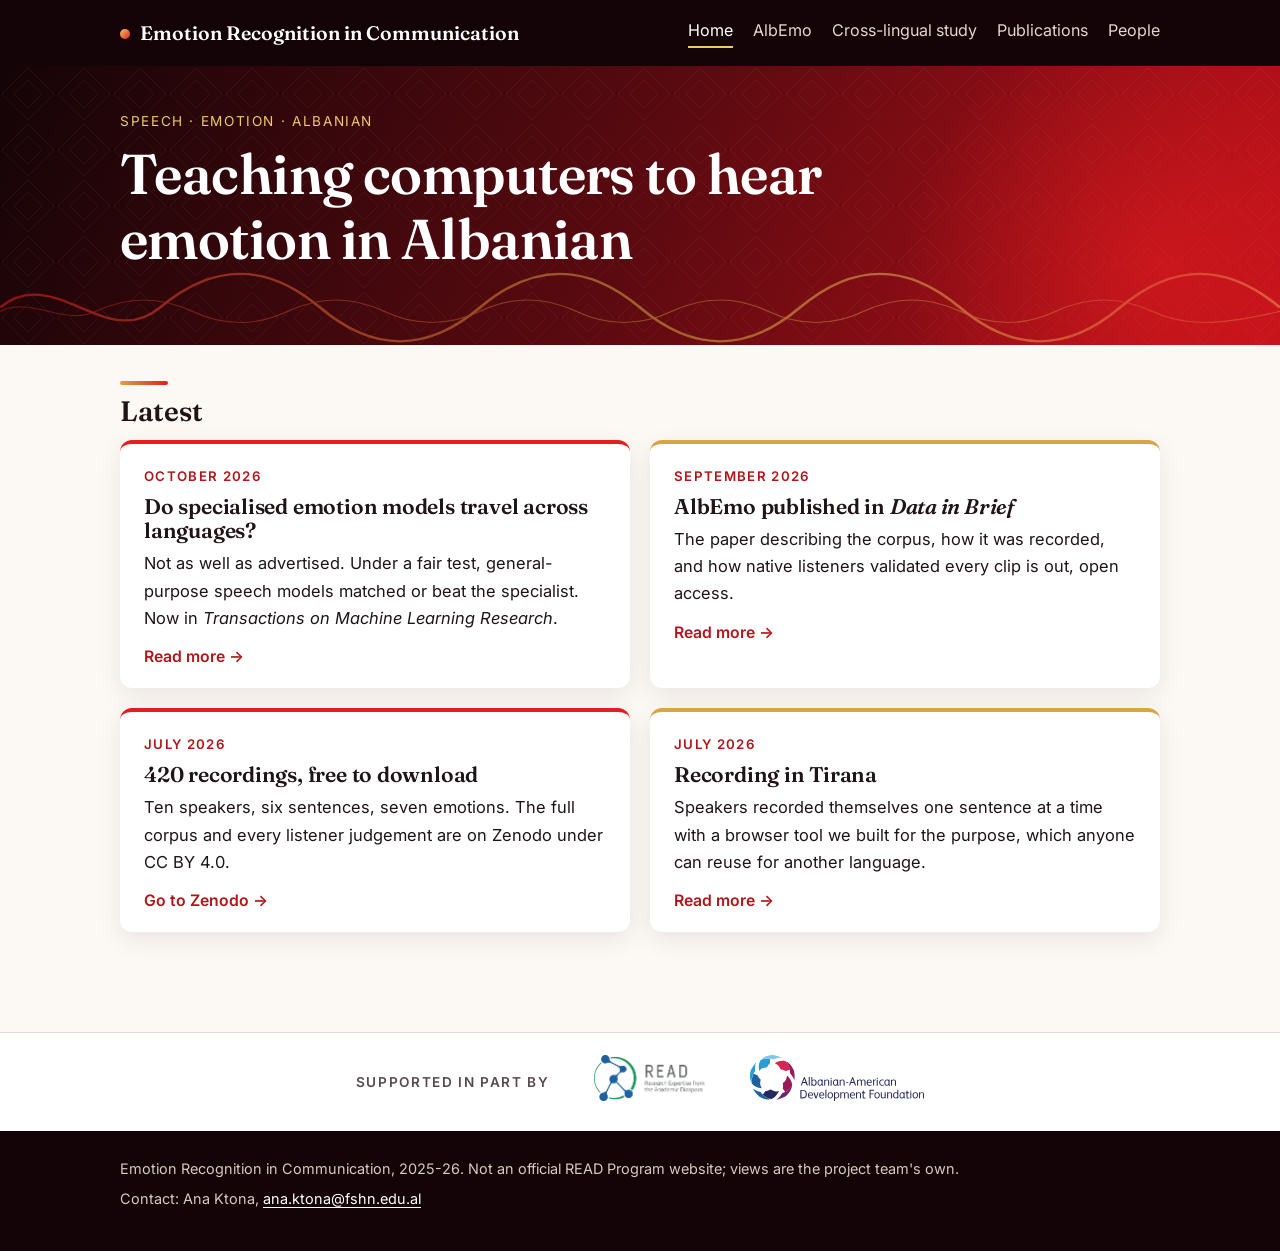
==== index.html @ 48b729e6 "Initial public release" ====
<!DOCTYPE html>
<html lang="en">
<head>
<meta charset="utf-8">
<meta name="viewport" content="width=device-width, initial-scale=1">
<title>Emotion Recognition in Communication</title>
<meta name="description" content="Teaching computers to hear emotion in Albanian: the first Albanian emotional speech corpus, and a study of which speech models work across languages.">
<link rel="icon" href="data:image/svg+xml,%3Csvg xmlns='http://www.w3.org/2000/svg' viewBox='0 0 32 32'%3E%3Cdefs%3E%3ClinearGradient id='g' x1='0' x2='1' y1='0' y2='1'%3E%3Cstop offset='0' stop-color='%23e41e20'/%3E%3Cstop offset='1' stop-color='%23d9a441'/%3E%3C/linearGradient%3E%3C/defs%3E%3Ccircle cx='16' cy='16' r='14' fill='url(%23g)'/%3E%3C/svg%3E">
<link rel="preconnect" href="https://fonts.googleapis.com">
<link rel="preconnect" href="https://fonts.gstatic.com" crossorigin>
<link href="https://fonts.googleapis.com/css2?family=Fraunces:opsz,wght@9..144,600;9..144,700&family=Inter:wght@400;600&display=swap" rel="stylesheet">
<link rel="stylesheet" href="css/style.css">
</head>
<body>
<a class="skip" href="#main">Skip to content</a>
<header class="site-header">
  <div class="inner">
    <a class="site-title" href="index.html">Emotion Recognition in Communication</a>
    <nav class="site-nav" aria-label="Main">
      <ul>
        <li><a href="index.html" aria-current="page">Home</a></li>
        <li><a href="albemo.html">AlbEmo</a></li>
        <li><a href="study.html">Cross-lingual study</a></li>
        <li><a href="publications.html">Publications</a></li>
        <li><a href="team.html">People</a></li>
      </ul>
    </nav>
  </div>
</header>

<section class="hero">
  <div class="inner">
    <span class="eyebrow">Speech &middot; Emotion &middot; Albanian</span>
    <h1>Teaching computers to hear emotion in Albanian</h1>
  </div>
  <svg class="wave" viewBox="0 0 1200 120" preserveAspectRatio="none" aria-hidden="true">
    <defs>
      <linearGradient id="wg" x1="0" x2="1">
        <stop offset="0" stop-color="#e41e20"/><stop offset="0.5" stop-color="#d9a441"/><stop offset="1" stop-color="#f0c96b"/>
      </linearGradient>
    </defs>
    <path d="M0,70 C50,10 100,130 150,70 S250,10 300,70 S400,130 450,70 S550,10 600,70 S700,130 750,70 S850,10 900,70 S1000,130 1050,70 S1150,10 1200,70" fill="none" stroke="url(#wg)" stroke-width="3"/>
    <path d="M0,75 C30,55 60,95 90,75 S150,55 180,75 S240,95 270,75 S330,55 360,75 S420,95 450,75 S510,55 540,75 S600,95 630,75 S690,55 720,75 S780,95 810,75 S870,55 900,75 S960,95 990,75 S1050,55 1080,75 S1140,95 1200,75" fill="none" stroke="url(#wg)" stroke-width="1.5" opacity="0.7"/>
  </svg>
</section>

<main id="main" class="wide">
<h2>Latest</h2>
<div class="posts">
  <article class="post">
    <span class="date">October 2026</span>
    <h3><a href="study.html">Do specialised emotion models travel across languages?</a></h3>
    <p>Not as well as advertised. Under a fair test, general-purpose speech models matched or beat the specialist. Now in <em>Transactions on Machine Learning Research</em>.</p>
    <a class="more" href="study.html">Read more</a>
  </article>
  <article class="post">
    <span class="date">September 2026</span>
    <h3><a href="albemo.html">AlbEmo published in <em>Data in Brief</em></a></h3>
    <p>The paper describing the corpus, how it was recorded, and how native listeners validated every clip is out, open access.</p>
    <a class="more" href="albemo.html">Read more</a>
  </article>
  <article class="post">
    <span class="date">July 2026</span>
    <h3><a href="https://doi.org/10.5281/zenodo.21638085">420 recordings, free to download</a></h3>
    <p>Ten speakers, six sentences, seven emotions. The full corpus and every listener judgement are on Zenodo under CC BY 4.0.</p>
    <a class="more" href="https://doi.org/10.5281/zenodo.21638085">Go to Zenodo</a>
  </article>
  <article class="post">
    <span class="date">July 2026</span>
    <h3><a href="albemo.html#recorded">Recording in Tirana</a></h3>
    <p>Speakers recorded themselves one sentence at a time with a browser tool we built for the purpose, which anyone can reuse for another language.</p>
    <a class="more" href="albemo.html#recorded">Read more</a>
  </article>
</div>

</main>

<section class="support" aria-label="Supported by">
  <div class="inner">
    <span class="label">Supported in part by</span>
    <a href="https://www.iie.org/programs/research-expertise-from-the-academic-diaspora/"><img src="images/read.png" alt="READ, Research Expertise from the Academic Diaspora"></a>
    <a href="https://www.aadf.org/"><img src="images/aadf.svg" alt="Albanian-American Development Foundation"></a>
  </div>
</section>

<footer class="site-footer">
  <div class="inner">
    <p>Emotion Recognition in Communication, 2025-26. Not an official READ Program website; views are the project team's own.</p>
    <p>Contact: Ana Ktona, <a href="mailto:ana.ktona@fshn.edu.al">ana.ktona@fshn.edu.al</a></p>
  </div>
</footer>
</body>
</html>
---- css/style.css ----
/* Emotion Recognition in Communication: project site stylesheet.
   Static, no build step. Palette drawn from the spectrogram figures
   (deep indigo, magenta, ember orange) on a warm white page. */

/* Palette: Albanian red and near-black, with gold and cream from folk textiles. */
:root {
  --ink: #1f1416;
  --ink-soft: #5a4a4d;
  --paper: #fcf8f3;
  --paper-soft: #f4ece4;
  --rule: #e6d9cf;
  --plum: #b3161a;        /* links: darkened flag red, accessible on cream */
  --plum-dark: #8c1114;
  --magenta: #e41e20;     /* Albanian flag red */
  --ember: #d9a441;       /* gold */
  --gold: #f0c96b;
  --night-1: #140407;
  --night-2: #5a0a10;
  --night-3: #c0101a;
  --max: 800px;
  --wide: 1080px;
}

* { box-sizing: border-box; }

html { font-size: 17px; -webkit-text-size-adjust: 100%; scroll-behavior: smooth; }

body {
  min-height: 100vh;
  display: flex;
  flex-direction: column;
  margin: 0;
  background: var(--paper);
  color: var(--ink);
  font-family: "Inter", -apple-system, BlinkMacSystemFont, "Segoe UI", Roboto, Arial, sans-serif;
  line-height: 1.65;
}

h1, h2, h3, .display {
  font-family: "Fraunces", Georgia, "Times New Roman", serif;
  font-weight: 600;
  letter-spacing: -0.01em;
  line-height: 1.15;
}

a { color: var(--plum); text-decoration-thickness: 1px; text-underline-offset: 3px; }
a:hover, a:focus { color: var(--plum-dark); }

/* Header and navigation */

.site-header {
  background: var(--night-1);
  color: #fff;
}
.site-header .inner {
  max-width: var(--wide);
  margin: 0 auto;
  padding: 16px 20px;
  display: flex;
  flex-wrap: wrap;
  align-items: center;
  justify-content: space-between;
  gap: 8px 24px;
}
.site-title {
  font-family: "Fraunces", Georgia, serif;
  font-weight: 600;
  font-size: 1.15rem;
  color: #fff;
  text-decoration: none;
}
.site-title::before {
  content: "";
  display: inline-block;
  width: 10px; height: 10px;
  border-radius: 50%;
  margin-right: 10px;
  background: linear-gradient(135deg, var(--gold), var(--magenta));
  vertical-align: 1px;
}
.site-nav ul { list-style: none; margin: 0; padding: 0; display: flex; flex-wrap: wrap; gap: 4px 20px; }
.site-nav a {
  text-decoration: none;
  color: #e6d5d0;
  font-size: 0.95rem;
  padding: 6px 0;
  border-bottom: 2px solid transparent;
}
.site-nav a:hover, .site-nav a:focus { color: #fff; }
.site-nav a[aria-current="page"] { color: #fff; border-bottom-color: var(--gold); }

/* Hero bands */

.hero {
  position: relative;
  overflow: hidden;
  color: #fff;
  background: linear-gradient(115deg, var(--night-1) 0%, var(--night-2) 50%, var(--night-3) 100%);
}
.hero::after {
  /* red glow, bottom right */
  content: "";
  position: absolute;
  right: -140px; bottom: -180px;
  width: 520px; height: 520px;
  border-radius: 50%;
  background: radial-gradient(circle, rgba(228,30,32,0.55) 0%, rgba(228,30,32,0) 70%);
  pointer-events: none;
}
.hero::before {
  /* faint kilim-style diamond lattice */
  content: "";
  position: absolute; inset: 0;
  background-image: url("data:image/svg+xml,%3Csvg xmlns='http://www.w3.org/2000/svg' width='56' height='56' viewBox='0 0 56 56'%3E%3Cg fill='none' stroke='%23ffffff' stroke-width='1'%3E%3Cpath d='M28 2 L54 28 L28 54 L2 28 Z'/%3E%3Cpath d='M28 14 L42 28 L28 42 L14 28 Z'/%3E%3C/g%3E%3C/svg%3E");
  background-size: 56px 56px;
  opacity: 0.05;
  pointer-events: none;
}
.hero .wave {
  position: absolute;
  left: 0; right: 0; bottom: 0;
  width: 100%; height: 90px;
  opacity: 0.55;
  pointer-events: none;
}
.hero .inner {
  position: relative;
  z-index: 1;
  max-width: var(--wide);
  margin: 0 auto;
  padding: 40px 20px 64px;
}
.hero h1 {
  color: #fff;
  position: relative;
  z-index: 2;
  font-size: clamp(2.1rem, 4.6vw, 3.3rem);
  margin: 0 0 10px;
  max-width: 24ch;
}
.hero .lede {
  font-size: clamp(1.05rem, 2vw, 1.3rem);
  color: #f1e3dc;
  max-width: 58ch;
  margin: 0 0 22px;
}
.hero .eyebrow {
  display: inline-block;
  font-size: 0.8rem;
  letter-spacing: 0.12em;
  text-transform: uppercase;
  color: var(--gold);
  margin-bottom: 10px;
}
.hero .actions { margin-top: 26px; }
.hero.small .inner { padding: 30px 20px 52px; }
@media (max-width: 640px) {
  .hero .inner { padding-bottom: 96px; }
  .hero.small .inner { padding-bottom: 84px; }
  .hero .wave { height: 80px; }
}
.hero.small h1 { font-size: clamp(1.9rem, 4vw, 2.8rem); max-width: 20ch; }
.hero.small .lede { margin-bottom: 0; }

.btn {
  display: inline-block;
  padding: 11px 20px;
  border-radius: 999px;
  font-weight: 600;
  text-decoration: none;
  margin: 0 12px 12px 0;
  transition: transform 0.15s ease, box-shadow 0.15s ease;
}
.btn.primary {
  background: var(--magenta);
  color: #fff;
  box-shadow: 0 6px 18px rgba(228,30,32,0.4);
}
.btn.ghost { color: #fff; border: 1.5px solid rgba(240,201,107,0.7); }
.btn:hover, .btn:focus { transform: translateY(-2px); color: #fff; }
.btn.primary:hover { box-shadow: 0 10px 24px rgba(228,30,32,0.5); }

/* Page body */

main {
  max-width: var(--max);
  margin: 0 auto;
  padding: 36px 20px 64px;
}
main.wide { max-width: var(--wide); }

h2 {
  font-size: 1.65rem;
  margin: 48px 0 12px;
  position: relative;
  padding-top: 14px;
}
h2::before {
  content: "";
  position: absolute;
  top: 0; left: 0;
  width: 48px; height: 4px;
  border-radius: 2px;
  background: linear-gradient(90deg, var(--ember), var(--magenta));
}
h3 { font-size: 1.15rem; margin: 26px 0 6px; }

p { margin: 0 0 16px; }
ul, ol { margin: 0 0 16px; padding-left: 1.3em; }
li { margin-bottom: 6px; }

.intro { font-size: 1.12rem; color: var(--ink-soft); }

figure { margin: 28px 0; }
figure img {
  width: 100%; height: auto; display: block;
  border-radius: 10px;
  background: #fff;
  box-shadow: 0 10px 30px rgba(26,18,48,0.12);
}
figure.narrow img { max-width: 500px; margin: 0 auto; }
figure.narrow figcaption { max-width: 500px; margin-left: auto; margin-right: auto; }
figcaption { font-size: 0.9rem; color: var(--ink-soft); margin-top: 10px; line-height: 1.45; }

table { border-collapse: collapse; width: 100%; margin: 12px 0 24px; font-size: 0.95rem; }
th, td { text-align: left; padding: 9px 12px; border-bottom: 1px solid var(--rule); vertical-align: top; }
th { font-weight: 600; background: var(--paper-soft); }
.table-wrap { overflow-x: auto; }

code { font-family: ui-monospace, SFMono-Regular, Menlo, Consolas, monospace; font-size: 0.92em; background: var(--paper-soft); padding: 1px 5px; border-radius: 3px; }
pre { background: var(--night-1); color: #f5ece6; padding: 14px 16px; border-radius: 8px; overflow-x: auto; font-size: 0.85rem; line-height: 1.45; }
pre code { background: none; padding: 0; color: inherit; }

/* Callouts and cards */

.callout {
  background: var(--paper-soft);
  border-left: 4px solid var(--magenta);
  padding: 16px 20px;
  margin: 26px 0;
  border-radius: 0 10px 10px 0;
}
.callout p:last-child { margin-bottom: 0; }
.callout.key {
  background: #fff;
  color: var(--ink);
  border: none;
  border-left: 4px solid var(--magenta);
  border-radius: 0 10px 10px 0;
  box-shadow: 0 6px 18px rgba(26,18,48,0.06);
  padding: 22px 26px;
  font-size: 1.08rem;
}
.callout.key strong { color: var(--magenta); }

.cards { display: grid; grid-template-columns: 1fr; gap: 20px; margin: 4px 0 8px; }
@media (min-width: 640px) { .cards { grid-template-columns: 1fr 1fr; } }
.card {
  position: relative;
  border-radius: 12px;
  padding: 24px 24px 20px;
  background: #fff;
  box-shadow: 0 8px 26px rgba(26,18,48,0.08);
  border-top: 5px solid var(--ember);
  transition: transform 0.18s ease, box-shadow 0.18s ease;
}
.card:nth-child(2) { border-top-color: var(--magenta); }
.card:hover { transform: translateY(-4px); box-shadow: 0 16px 36px rgba(26,18,48,0.14); }
.card h2 { margin: 0 0 8px; padding-top: 0; font-size: 1.35rem; }
.card h2::before { display: none; }
.card p { margin-bottom: 12px; }
.card .more { font-weight: 600; text-decoration: none; }
.card .more::after { content: " \2192"; }

/* News posts (home page) */
main.wide > h2 { max-width: var(--wide); }
.posts { display: grid; grid-template-columns: 1fr; gap: 20px; margin: 8px 0 36px; }
@media (min-width: 640px) { .posts { grid-template-columns: 1fr 1fr; } }
.post {
  background: #fff;
  border-radius: 12px;
  padding: 22px 24px 18px;
  box-shadow: 0 8px 26px rgba(26,18,48,0.08);
  border-top: 4px solid var(--magenta);
  transition: transform 0.18s ease, box-shadow 0.18s ease;
}
.post:nth-child(2n) { border-top-color: var(--ember); }
.post:hover { transform: translateY(-3px); box-shadow: 0 14px 32px rgba(26,18,48,0.13); }
.post .date { display: block; font-size: 0.78rem; letter-spacing: 0.1em; text-transform: uppercase; color: var(--plum); font-weight: 600; margin-bottom: 6px; }
.post h3 { margin: 0 0 8px; font-size: 1.25rem; }
.post h3 a { color: var(--ink); text-decoration: none; }
.post h3 a:hover { color: var(--plum); }
.post p { margin-bottom: 10px; font-size: 0.97rem; }
.post .more { font-weight: 600; text-decoration: none; font-size: 0.93rem; }
.post .more::after { content: " \2192"; }
figure.feature { max-width: var(--max); margin: 8px auto 0; }

/* Overlapping card row under a hero */
.lift { margin-top: -48px; position: relative; z-index: 2; }

.facts { display: grid; grid-template-columns: repeat(2, 1fr); gap: 14px; margin: 24px 0 32px; }
@media (min-width: 640px) { .facts { grid-template-columns: repeat(4, 1fr); } }
.fact {
  border-radius: 12px;
  padding: 18px 12px;
  text-align: center;
  color: #fff;
  background: linear-gradient(150deg, var(--night-2), var(--night-3));
  box-shadow: 0 8px 20px rgba(58,20,87,0.25);
}
.fact:nth-child(2) { background: linear-gradient(150deg, var(--night-3), var(--magenta)); }
.fact:nth-child(3) { background: linear-gradient(150deg, var(--magenta), #e8602a); }
.fact:nth-child(4) { background: linear-gradient(150deg, #e8602a, var(--ember)); }
.fact .n { display: block; font-family: "Fraunces", Georgia, serif; font-size: 2.1rem; font-weight: 600; line-height: 1.05; }
.fact .l { display: block; font-size: 0.85rem; opacity: 0.92; margin-top: 6px; }

/* Emotion chips */
.chips { display: flex; flex-wrap: wrap; gap: 10px; margin: 8px 0 24px; padding: 0; list-style: none; }
.chip {
  display: inline-flex; align-items: baseline; gap: 6px;
  padding: 7px 14px;
  border-radius: 999px;
  font-size: 0.95rem;
  font-weight: 600;
  color: #fff;
  background: var(--c, var(--night-2));
  box-shadow: 0 4px 12px rgba(26,18,48,0.15);
}
.chip small { font-weight: 400; opacity: 0.85; font-size: 0.85em; }

/* Numbered steps */
.steps { counter-reset: step; list-style: none; padding: 0; margin: 20px 0; }
.steps li {
  counter-increment: step;
  position: relative;
  padding-left: 56px;
  margin-bottom: 18px;
}
.steps li::before {
  content: counter(step);
  position: absolute; left: 0; top: 2px;
  width: 38px; height: 38px;
  border-radius: 50%;
  display: flex; align-items: center; justify-content: center;
  font-family: "Fraunces", Georgia, serif; font-weight: 600; font-size: 1.1rem;
  color: #fff;
  background: linear-gradient(135deg, var(--magenta), var(--ember));
}

/* Team */

.people { list-style: none; padding: 0; margin: 20px 0; display: grid; grid-template-columns: 1fr; gap: 22px; }
@media (min-width: 640px) { .people { grid-template-columns: 1fr 1fr; } }
.person {
  display: flex; gap: 18px; align-items: flex-start;
  background: #fff;
  border-radius: 12px;
  padding: 18px;
  box-shadow: 0 8px 24px rgba(26,18,48,0.08);
}
.person img, .person .no-photo {
  width: 104px; height: 130px; flex: 0 0 104px; object-fit: cover;
  border-radius: 10px; background: var(--paper-soft);
  box-shadow: 0 4px 12px rgba(26,18,48,0.18);
}
.person .no-photo { display: flex; align-items: center; justify-content: center; color: var(--ink-soft); font-size: 0.75rem; text-align: center; padding: 6px; }
.person h3 { margin: 0 0 2px; font-size: 1.15rem; }
.person .role { color: var(--ink-soft); font-size: 0.88rem; margin: 0 0 8px; line-height: 1.4; }
.person p { font-size: 0.95rem; margin-bottom: 6px; }
.person .link { font-size: 0.9rem; }

/* Funder block (home page) */

.funder {
  margin: 36px 0 8px;
  padding: 28px 30px;
  border-radius: 14px;
  background: #fff;
  box-shadow: 0 8px 26px rgba(26,18,48,0.08);
  text-align: center;
}
.funder .label {
  display: block;
  font-size: 0.8rem;
  letter-spacing: 0.12em;
  text-transform: uppercase;
  color: var(--plum);
  font-weight: 600;
  margin-bottom: 18px;
}
.funder .logos { display: flex; flex-wrap: wrap; justify-content: center; align-items: center; gap: 24px 56px; margin: 0 0 18px; }
.funder .logos img { height: 72px; width: auto; max-width: 100%; }
.funder p { font-size: 0.95rem; color: var(--ink-soft); margin: 0 auto; max-width: 60ch; }

/* Support strip (all pages, above the footer) */

.support {
  background: #fff;
  border-top: 1px solid var(--rule);
}
.support .inner {
  max-width: var(--wide);
  margin: 0 auto;
  padding: 22px 20px;
  display: flex;
  flex-wrap: wrap;
  align-items: center;
  justify-content: center;
  gap: 16px 44px;
}
.support .label { font-size: 0.8rem; letter-spacing: 0.12em; text-transform: uppercase; color: var(--ink-soft); font-weight: 600; }
.support img { height: 46px; width: auto; }

/* Timeline */

.timeline { list-style: none; padding: 0; margin: 22px 0 8px 6px; border-left: 3px solid var(--rule); }
.timeline li { position: relative; padding: 0 0 20px 26px; margin: 0; }
.timeline li::before {
  content: "";
  position: absolute; left: -10px; top: 5px;
  width: 17px; height: 17px; border-radius: 50%;
  background: linear-gradient(135deg, var(--ember), var(--magenta));
  border: 3px solid var(--paper);
  box-sizing: border-box;
}
.timeline .when { display: block; font-size: 0.78rem; letter-spacing: 0.1em; text-transform: uppercase; color: var(--plum); font-weight: 600; margin-bottom: 2px; }

/* Footer */

.site-footer {
  background: var(--night-1);
  color: #d8c9c4;
  font-size: 0.85rem;
}
.site-footer .inner { max-width: var(--wide); margin: 0 auto; padding: 26px 20px 34px; }
.site-footer p { margin: 0 0 6px; }
.site-footer a { color: #fff; }

/* Citations */

.cite {
  background: #fff;
  border-radius: 12px;
  padding: 18px 22px;
  margin: 0 0 20px;
  box-shadow: 0 8px 24px rgba(26,18,48,0.08);
  border-left: 5px solid var(--ember);
}
.cite:nth-of-type(2n) { border-left-color: var(--magenta); }
.cite p { margin-bottom: 8px; }
.cite .title { font-family: "Fraunces", Georgia, serif; font-weight: 600; font-size: 1.12rem; }
.cite details { margin-top: 6px; }
.cite summary { cursor: pointer; color: var(--plum); font-size: 0.92rem; }

.small { font-size: 0.9rem; color: var(--ink-soft); }

/* Skip link for keyboard users */
.skip { position: absolute; left: -999px; top: 0; background: var(--plum); color: #fff; padding: 8px 12px; z-index: 10; }
.skip:focus { left: 8px; top: 8px; }

@media (prefers-reduced-motion: reduce) {
  html { scroll-behavior: auto; }
  .card, .btn { transition: none; }
}

/* Sticky footer: main grows to fill short pages */
body > main { flex: 1 0 auto; width: 100%; }
/* Home: less space between hero and news */
main.wide > h2:first-child { margin-top: 0; }

/* Inner pages: quiet header, no red band (2026-10-28) */
.hero.small { background: var(--paper); color: var(--ink); border-bottom: 1px solid var(--rule); }
.hero.small::before, .hero.small::after, .hero.small .wave { display: none; }
.hero.small .inner { padding: 36px 20px 26px; max-width: var(--max); }
.hero.small h1 { color: var(--ink); }
.hero.small .eyebrow { color: var(--plum); }
.hero.small .lede { color: var(--ink-soft); }

/* AlbEmo stat tiles: one flat red */
.hero.small.wide .inner { max-width: var(--wide); }
.fact, .fact:nth-child(2), .fact:nth-child(3), .fact:nth-child(4) {
  background: #fff; color: var(--ink-soft);
  box-shadow: 0 6px 18px rgba(26,18,48,0.06);
  border-top: 3px solid var(--magenta);
}
.fact .n { color: var(--magenta); }
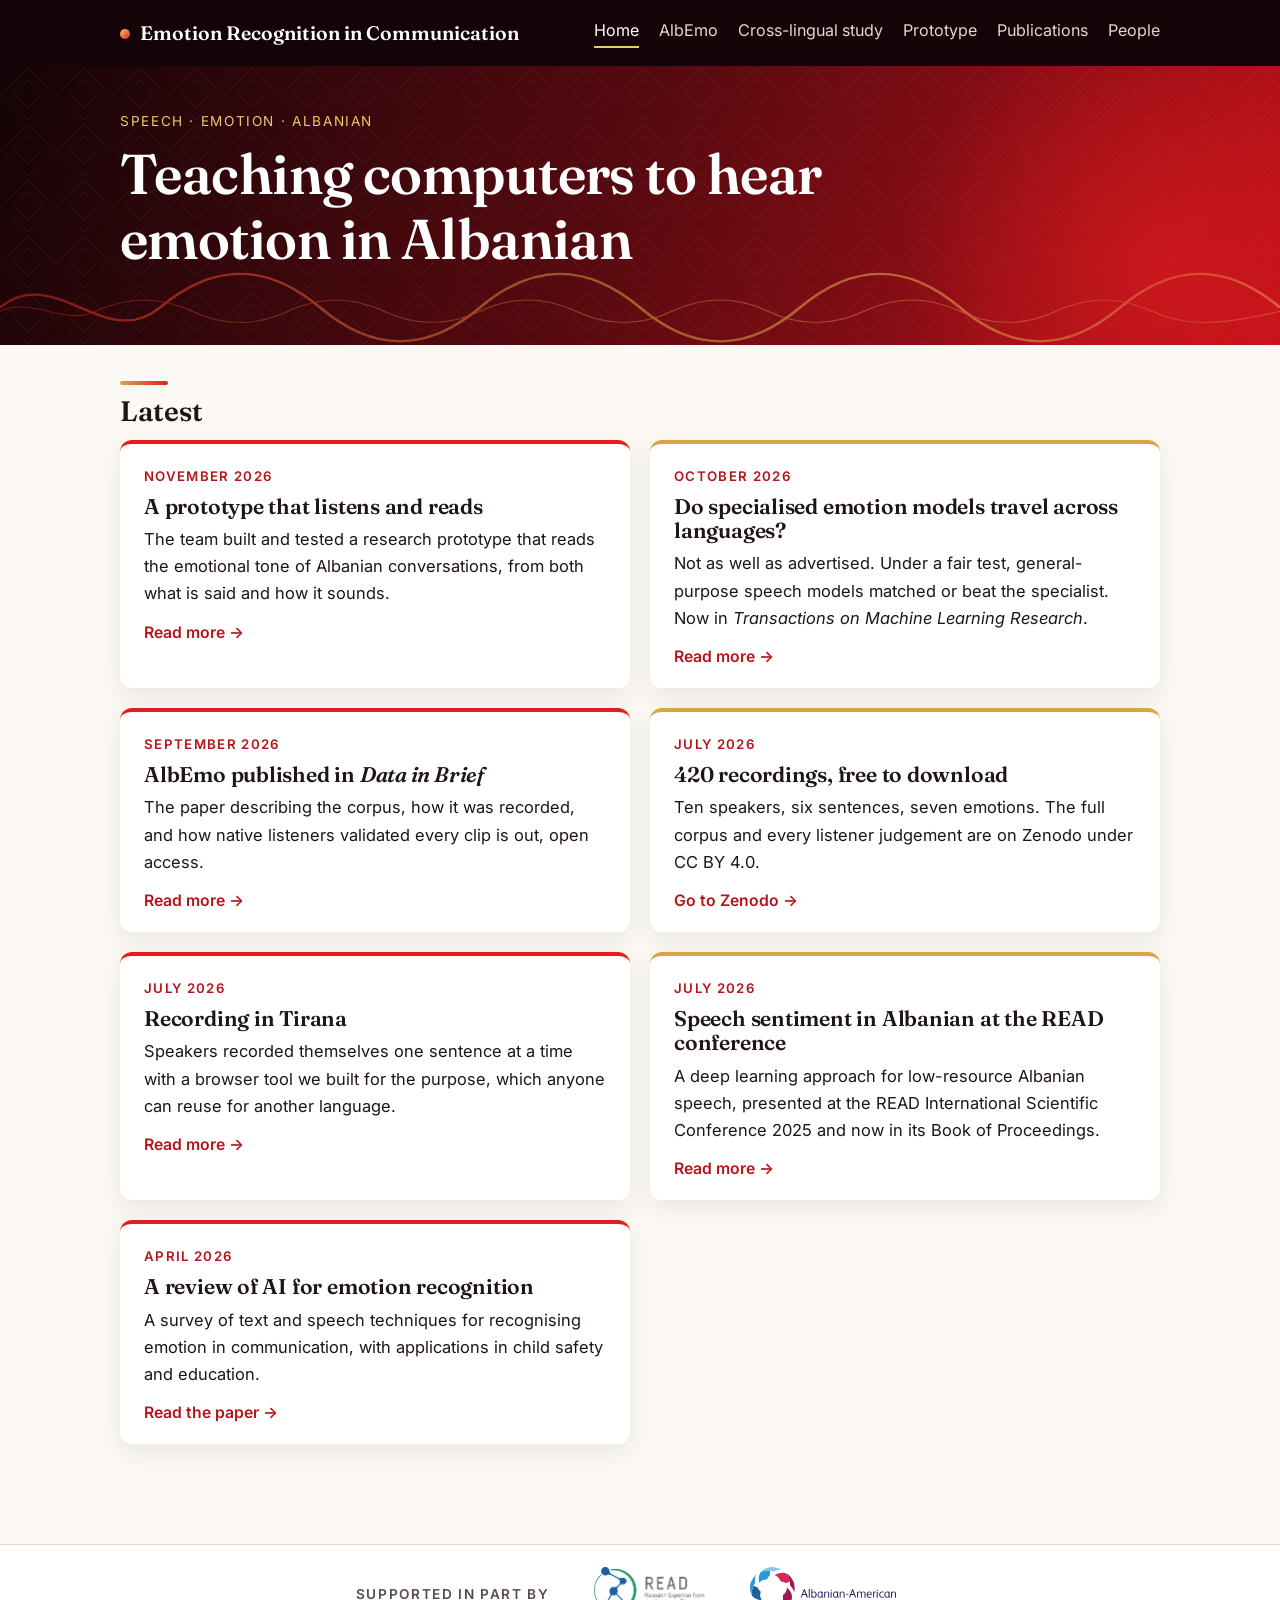
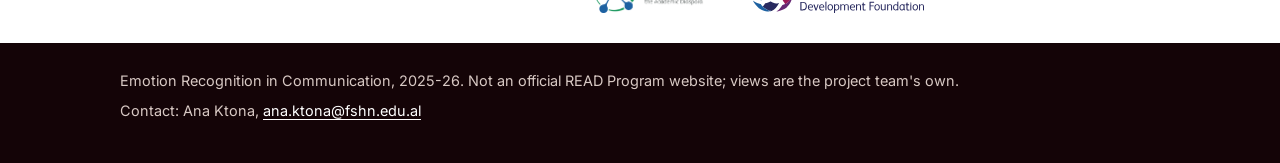
==== commit 01226a46: "Add prototype page, two papers, news posts; fix Endrit Xhina spelling" ====
--- a/index.html
+++ b/index.html
@@ -1,93 +1,112 @@
-<!DOCTYPE html>
-<html lang="en">
-<head>
-<meta charset="utf-8">
-<meta name="viewport" content="width=device-width, initial-scale=1">
-<title>Emotion Recognition in Communication</title>
-<meta name="description" content="Teaching computers to hear emotion in Albanian: the first Albanian emotional speech corpus, and a study of which speech models work across languages.">
-<link rel="icon" href="data:image/svg+xml,%3Csvg xmlns='http://www.w3.org/2000/svg' viewBox='0 0 32 32'%3E%3Cdefs%3E%3ClinearGradient id='g' x1='0' x2='1' y1='0' y2='1'%3E%3Cstop offset='0' stop-color='%23e41e20'/%3E%3Cstop offset='1' stop-color='%23d9a441'/%3E%3C/linearGradient%3E%3C/defs%3E%3Ccircle cx='16' cy='16' r='14' fill='url(%23g)'/%3E%3C/svg%3E">
-<link rel="preconnect" href="https://fonts.googleapis.com">
-<link rel="preconnect" href="https://fonts.gstatic.com" crossorigin>
-<link href="https://fonts.googleapis.com/css2?family=Fraunces:opsz,wght@9..144,600;9..144,700&family=Inter:wght@400;600&display=swap" rel="stylesheet">
-<link rel="stylesheet" href="css/style.css">
-</head>
-<body>
-<a class="skip" href="#main">Skip to content</a>
-<header class="site-header">
-  <div class="inner">
-    <a class="site-title" href="index.html">Emotion Recognition in Communication</a>
-    <nav class="site-nav" aria-label="Main">
-      <ul>
-        <li><a href="index.html" aria-current="page">Home</a></li>
-        <li><a href="albemo.html">AlbEmo</a></li>
-        <li><a href="study.html">Cross-lingual study</a></li>
-        <li><a href="publications.html">Publications</a></li>
-        <li><a href="team.html">People</a></li>
-      </ul>
-    </nav>
-  </div>
-</header>
-
-<section class="hero">
-  <div class="inner">
-    <span class="eyebrow">Speech &middot; Emotion &middot; Albanian</span>
-    <h1>Teaching computers to hear emotion in Albanian</h1>
-  </div>
-  <svg class="wave" viewBox="0 0 1200 120" preserveAspectRatio="none" aria-hidden="true">
-    <defs>
-      <linearGradient id="wg" x1="0" x2="1">
-        <stop offset="0" stop-color="#e41e20"/><stop offset="0.5" stop-color="#d9a441"/><stop offset="1" stop-color="#f0c96b"/>
-      </linearGradient>
-    </defs>
-    <path d="M0,70 C50,10 100,130 150,70 S250,10 300,70 S400,130 450,70 S550,10 600,70 S700,130 750,70 S850,10 900,70 S1000,130 1050,70 S1150,10 1200,70" fill="none" stroke="url(#wg)" stroke-width="3"/>
-    <path d="M0,75 C30,55 60,95 90,75 S150,55 180,75 S240,95 270,75 S330,55 360,75 S420,95 450,75 S510,55 540,75 S600,95 630,75 S690,55 720,75 S780,95 810,75 S870,55 900,75 S960,95 990,75 S1050,55 1080,75 S1140,95 1200,75" fill="none" stroke="url(#wg)" stroke-width="1.5" opacity="0.7"/>
-  </svg>
-</section>
-
-<main id="main" class="wide">
-<h2>Latest</h2>
-<div class="posts">
-  <article class="post">
-    <span class="date">October 2026</span>
-    <h3><a href="study.html">Do specialised emotion models travel across languages?</a></h3>
-    <p>Not as well as advertised. Under a fair test, general-purpose speech models matched or beat the specialist. Now in <em>Transactions on Machine Learning Research</em>.</p>
-    <a class="more" href="study.html">Read more</a>
-  </article>
-  <article class="post">
-    <span class="date">September 2026</span>
-    <h3><a href="albemo.html">AlbEmo published in <em>Data in Brief</em></a></h3>
-    <p>The paper describing the corpus, how it was recorded, and how native listeners validated every clip is out, open access.</p>
-    <a class="more" href="albemo.html">Read more</a>
-  </article>
-  <article class="post">
-    <span class="date">July 2026</span>
-    <h3><a href="https://doi.org/10.5281/zenodo.21638085">420 recordings, free to download</a></h3>
-    <p>Ten speakers, six sentences, seven emotions. The full corpus and every listener judgement are on Zenodo under CC BY 4.0.</p>
-    <a class="more" href="https://doi.org/10.5281/zenodo.21638085">Go to Zenodo</a>
-  </article>
-  <article class="post">
-    <span class="date">July 2026</span>
-    <h3><a href="albemo.html#recorded">Recording in Tirana</a></h3>
-    <p>Speakers recorded themselves one sentence at a time with a browser tool we built for the purpose, which anyone can reuse for another language.</p>
-    <a class="more" href="albemo.html#recorded">Read more</a>
-  </article>
-</div>
-
-</main>
-
-<section class="support" aria-label="Supported by">
-  <div class="inner">
-    <span class="label">Supported in part by</span>
-    <a href="https://www.iie.org/programs/research-expertise-from-the-academic-diaspora/"><img src="images/read.png" alt="READ, Research Expertise from the Academic Diaspora"></a>
-    <a href="https://www.aadf.org/"><img src="images/aadf.svg" alt="Albanian-American Development Foundation"></a>
-  </div>
-</section>
-
-<footer class="site-footer">
-  <div class="inner">
-    <p>Emotion Recognition in Communication, 2025-26. Not an official READ Program website; views are the project team's own.</p>
-    <p>Contact: Ana Ktona, <a href="mailto:ana.ktona@fshn.edu.al">ana.ktona@fshn.edu.al</a></p>
-  </div>
-</footer>
-</body>
-</html>
+<!DOCTYPE html>
+<html lang="en">
+<head>
+<meta charset="utf-8">
+<meta name="viewport" content="width=device-width, initial-scale=1">
+<title>Emotion Recognition in Communication</title>
+<meta name="description" content="Teaching computers to hear emotion in Albanian: the first Albanian emotional speech corpus, and a study of which speech models work across languages.">
+<link rel="icon" href="data:image/svg+xml,%3Csvg xmlns='http://www.w3.org/2000/svg' viewBox='0 0 32 32'%3E%3Cdefs%3E%3ClinearGradient id='g' x1='0' x2='1' y1='0' y2='1'%3E%3Cstop offset='0' stop-color='%23e41e20'/%3E%3Cstop offset='1' stop-color='%23d9a441'/%3E%3C/linearGradient%3E%3C/defs%3E%3Ccircle cx='16' cy='16' r='14' fill='url(%23g)'/%3E%3C/svg%3E">
+<link rel="preconnect" href="https://fonts.googleapis.com">
+<link rel="preconnect" href="https://fonts.gstatic.com" crossorigin>
+<link href="https://fonts.googleapis.com/css2?family=Fraunces:opsz,wght@9..144,600;9..144,700&family=Inter:wght@400;600&display=swap" rel="stylesheet">
+<link rel="stylesheet" href="css/style.css">
+</head>
+<body>
+<a class="skip" href="#main">Skip to content</a>
+<header class="site-header">
+  <div class="inner">
+    <a class="site-title" href="index.html">Emotion Recognition in Communication</a>
+    <nav class="site-nav" aria-label="Main">
+      <ul>
+        <li><a href="index.html" aria-current="page">Home</a></li>
+        <li><a href="albemo.html">AlbEmo</a></li>
+        <li><a href="study.html">Cross-lingual study</a></li>
+        <li><a href="prototype.html">Prototype</a></li>
+        <li><a href="publications.html">Publications</a></li>
+        <li><a href="team.html">People</a></li>
+      </ul>
+    </nav>
+  </div>
+</header>
+
+<section class="hero">
+  <div class="inner">
+    <span class="eyebrow">Speech &middot; Emotion &middot; Albanian</span>
+    <h1>Teaching computers to hear emotion in Albanian</h1>
+  </div>
+  <svg class="wave" viewBox="0 0 1200 120" preserveAspectRatio="none" aria-hidden="true">
+    <defs>
+      <linearGradient id="wg" x1="0" x2="1">
+        <stop offset="0" stop-color="#e41e20"/><stop offset="0.5" stop-color="#d9a441"/><stop offset="1" stop-color="#f0c96b"/>
+      </linearGradient>
+    </defs>
+    <path d="M0,70 C50,10 100,130 150,70 S250,10 300,70 S400,130 450,70 S550,10 600,70 S700,130 750,70 S850,10 900,70 S1000,130 1050,70 S1150,10 1200,70" fill="none" stroke="url(#wg)" stroke-width="3"/>
+    <path d="M0,75 C30,55 60,95 90,75 S150,55 180,75 S240,95 270,75 S330,55 360,75 S420,95 450,75 S510,55 540,75 S600,95 630,75 S690,55 720,75 S780,95 810,75 S870,55 900,75 S960,95 990,75 S1050,55 1080,75 S1140,95 1200,75" fill="none" stroke="url(#wg)" stroke-width="1.5" opacity="0.7"/>
+  </svg>
+</section>
+
+<main id="main" class="wide">
+<h2>Latest</h2>
+<div class="posts">
+  <article class="post">
+    <span class="date">November 2026</span>
+    <h3><a href="prototype.html">A prototype that listens and reads</a></h3>
+    <p>The team built and tested a research prototype that reads the emotional tone of Albanian conversations, from both what is said and how it sounds.</p>
+    <a class="more" href="prototype.html">Read more</a>
+  </article>
+  <article class="post">
+    <span class="date">October 2026</span>
+    <h3><a href="study.html">Do specialised emotion models travel across languages?</a></h3>
+    <p>Not as well as advertised. Under a fair test, general-purpose speech models matched or beat the specialist. Now in <em>Transactions on Machine Learning Research</em>.</p>
+    <a class="more" href="study.html">Read more</a>
+  </article>
+  <article class="post">
+    <span class="date">September 2026</span>
+    <h3><a href="albemo.html">AlbEmo published in <em>Data in Brief</em></a></h3>
+    <p>The paper describing the corpus, how it was recorded, and how native listeners validated every clip is out, open access.</p>
+    <a class="more" href="albemo.html">Read more</a>
+  </article>
+  <article class="post">
+    <span class="date">July 2026</span>
+    <h3><a href="https://doi.org/10.5281/zenodo.21638085">420 recordings, free to download</a></h3>
+    <p>Ten speakers, six sentences, seven emotions. The full corpus and every listener judgement are on Zenodo under CC BY 4.0.</p>
+    <a class="more" href="https://doi.org/10.5281/zenodo.21638085">Go to Zenodo</a>
+  </article>
+  <article class="post">
+    <span class="date">July 2026</span>
+    <h3><a href="albemo.html#recorded">Recording in Tirana</a></h3>
+    <p>Speakers recorded themselves one sentence at a time with a browser tool we built for the purpose, which anyone can reuse for another language.</p>
+    <a class="more" href="albemo.html#recorded">Read more</a>
+  </article>
+  <article class="post">
+    <span class="date">July 2026</span>
+    <h3><a href="publications.html#read-conference">Speech sentiment in Albanian at the READ conference</a></h3>
+    <p>A deep learning approach for low-resource Albanian speech, presented at the READ International Scientific Conference 2025 and now in its Book of Proceedings.</p>
+    <a class="more" href="publications.html#read-conference">Read more</a>
+  </article>
+  <article class="post">
+    <span class="date">April 2026</span>
+    <h3><a href="https://doi.org/10.37745/ijeld.2013/vol14n2110">A review of AI for emotion recognition</a></h3>
+    <p>A survey of text and speech techniques for recognising emotion in communication, with applications in child safety and education.</p>
+    <a class="more" href="https://doi.org/10.37745/ijeld.2013/vol14n2110">Read the paper</a>
+  </article>
+</div>
+
+</main>
+
+<section class="support" aria-label="Supported by">
+  <div class="inner">
+    <span class="label">Supported in part by</span>
+    <a href="https://www.iie.org/programs/research-expertise-from-the-academic-diaspora/"><img src="images/read.png" alt="READ, Research Expertise from the Academic Diaspora"></a>
+    <a href="https://www.aadf.org/"><img src="images/aadf.svg" alt="Albanian-American Development Foundation"></a>
+  </div>
+</section>
+
+<footer class="site-footer">
+  <div class="inner">
+    <p>Emotion Recognition in Communication, 2025-26. Not an official READ Program website; views are the project team's own.</p>
+    <p>Contact: Ana Ktona, <a href="mailto:ana.ktona@fshn.edu.al">ana.ktona@fshn.edu.al</a></p>
+  </div>
+</footer>
+</body>
+</html>
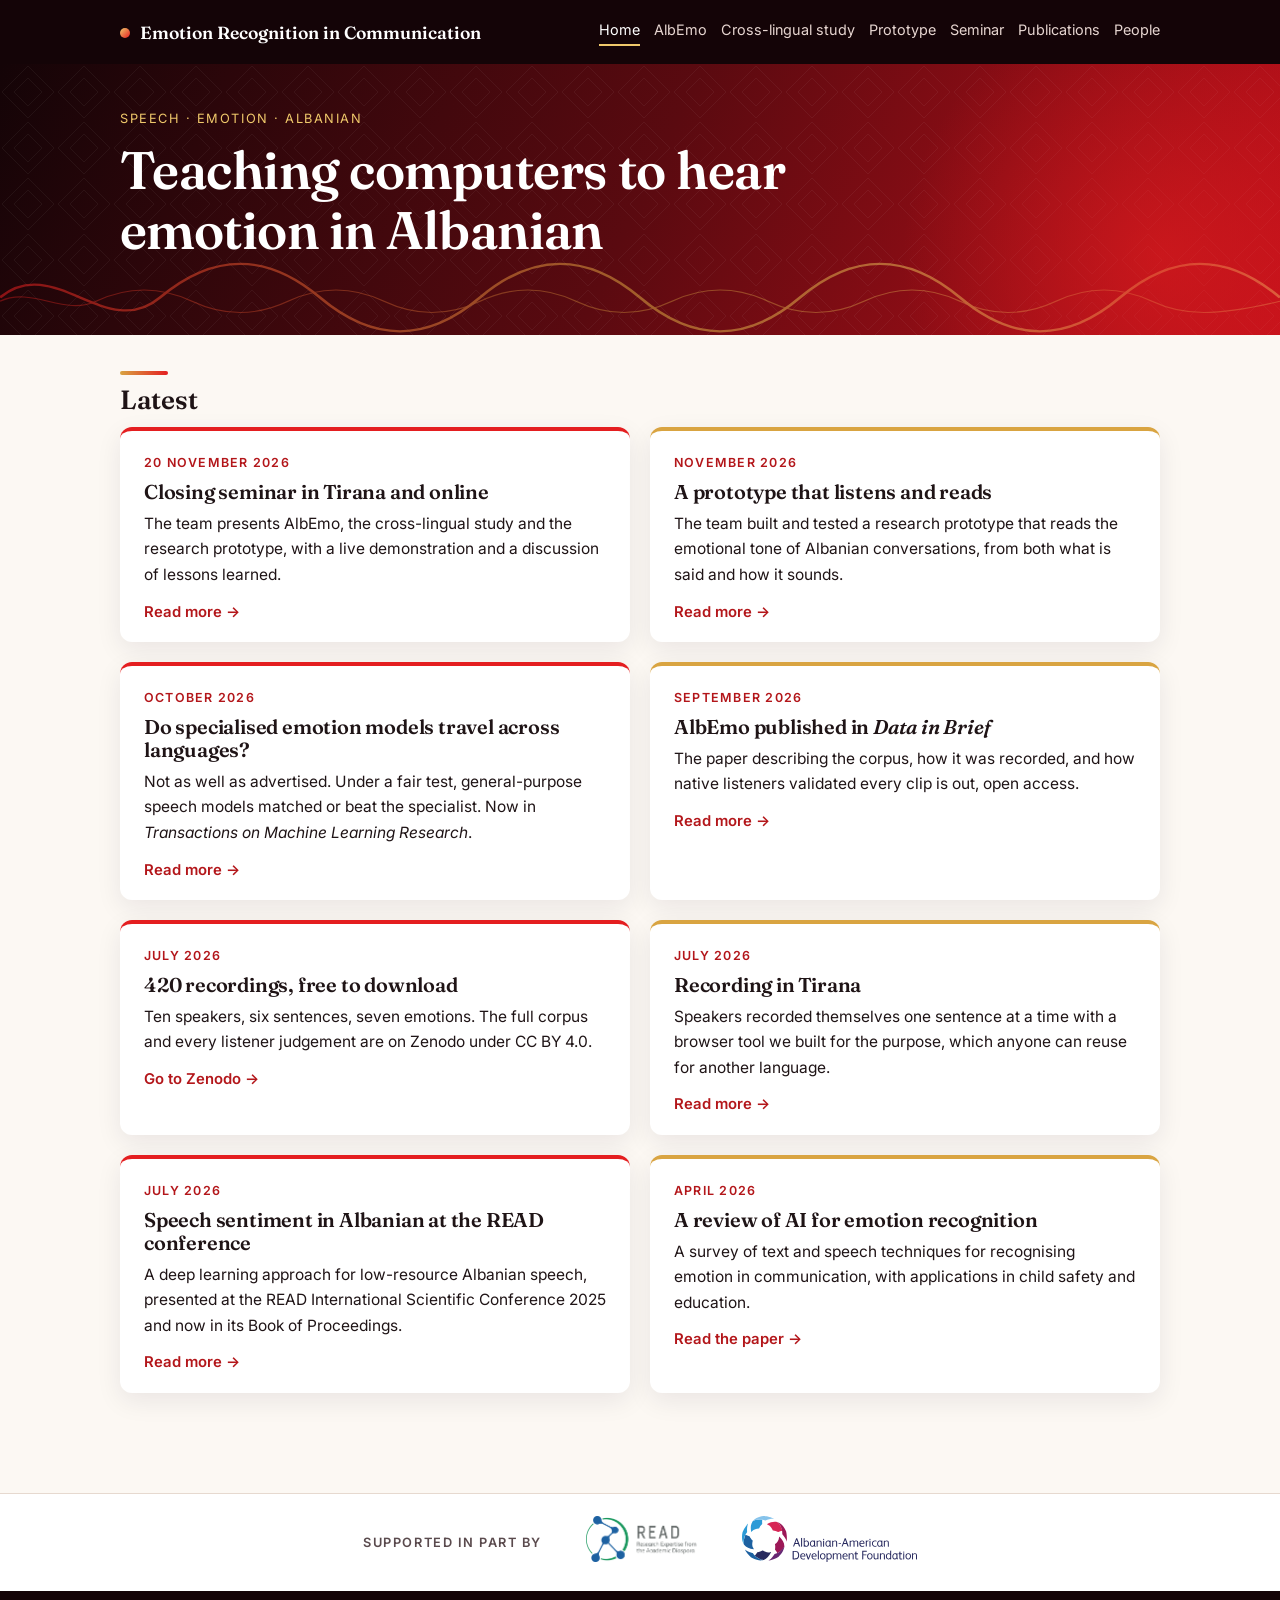
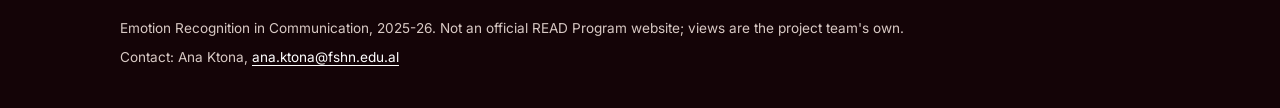
==== commit ed979d66: "Add closing seminar page and news post; tighten nav; base font 16px" ====
--- a/index.html
+++ b/index.html
@@ -22,6 +22,7 @@
         <li><a href="albemo.html">AlbEmo</a></li>
         <li><a href="study.html">Cross-lingual study</a></li>
         <li><a href="prototype.html">Prototype</a></li>
+        <li><a href="seminar.html">Seminar</a></li>
         <li><a href="publications.html">Publications</a></li>
         <li><a href="team.html">People</a></li>
       </ul>
@@ -48,6 +49,12 @@
 <main id="main" class="wide">
 <h2>Latest</h2>
 <div class="posts">
+  <article class="post">
+    <span class="date">20 November 2026</span>
+    <h3><a href="seminar.html">Closing seminar in Tirana and online</a></h3>
+    <p>The team presents AlbEmo, the cross-lingual study and the research prototype, with a live demonstration and a discussion of lessons learned.</p>
+    <a class="more" href="seminar.html">Read more</a>
+  </article>
   <article class="post">
     <span class="date">November 2026</span>
     <h3><a href="prototype.html">A prototype that listens and reads</a></h3>
--- a/css/style.css
+++ b/css/style.css
@@ -23,7 +23,7 @@
 
 * { box-sizing: border-box; }
 
-html { font-size: 17px; -webkit-text-size-adjust: 100%; scroll-behavior: smooth; }
+html { font-size: 16px; -webkit-text-size-adjust: 100%; scroll-behavior: smooth; }
 
 body {
   min-height: 100vh;
@@ -65,7 +65,7 @@
 .site-title {
   font-family: "Fraunces", Georgia, serif;
   font-weight: 600;
-  font-size: 1.15rem;
+  font-size: 1.1rem;
   color: #fff;
   text-decoration: none;
 }
@@ -78,11 +78,11 @@
   background: linear-gradient(135deg, var(--gold), var(--magenta));
   vertical-align: 1px;
 }
-.site-nav ul { list-style: none; margin: 0; padding: 0; display: flex; flex-wrap: wrap; gap: 4px 20px; }
+.site-nav ul { list-style: none; margin: 0; padding: 0; display: flex; flex-wrap: wrap; gap: 4px 14px; }
 .site-nav a {
   text-decoration: none;
   color: #e6d5d0;
-  font-size: 0.95rem;
+  font-size: 0.9rem;
   padding: 6px 0;
   border-bottom: 2px solid transparent;
 }
